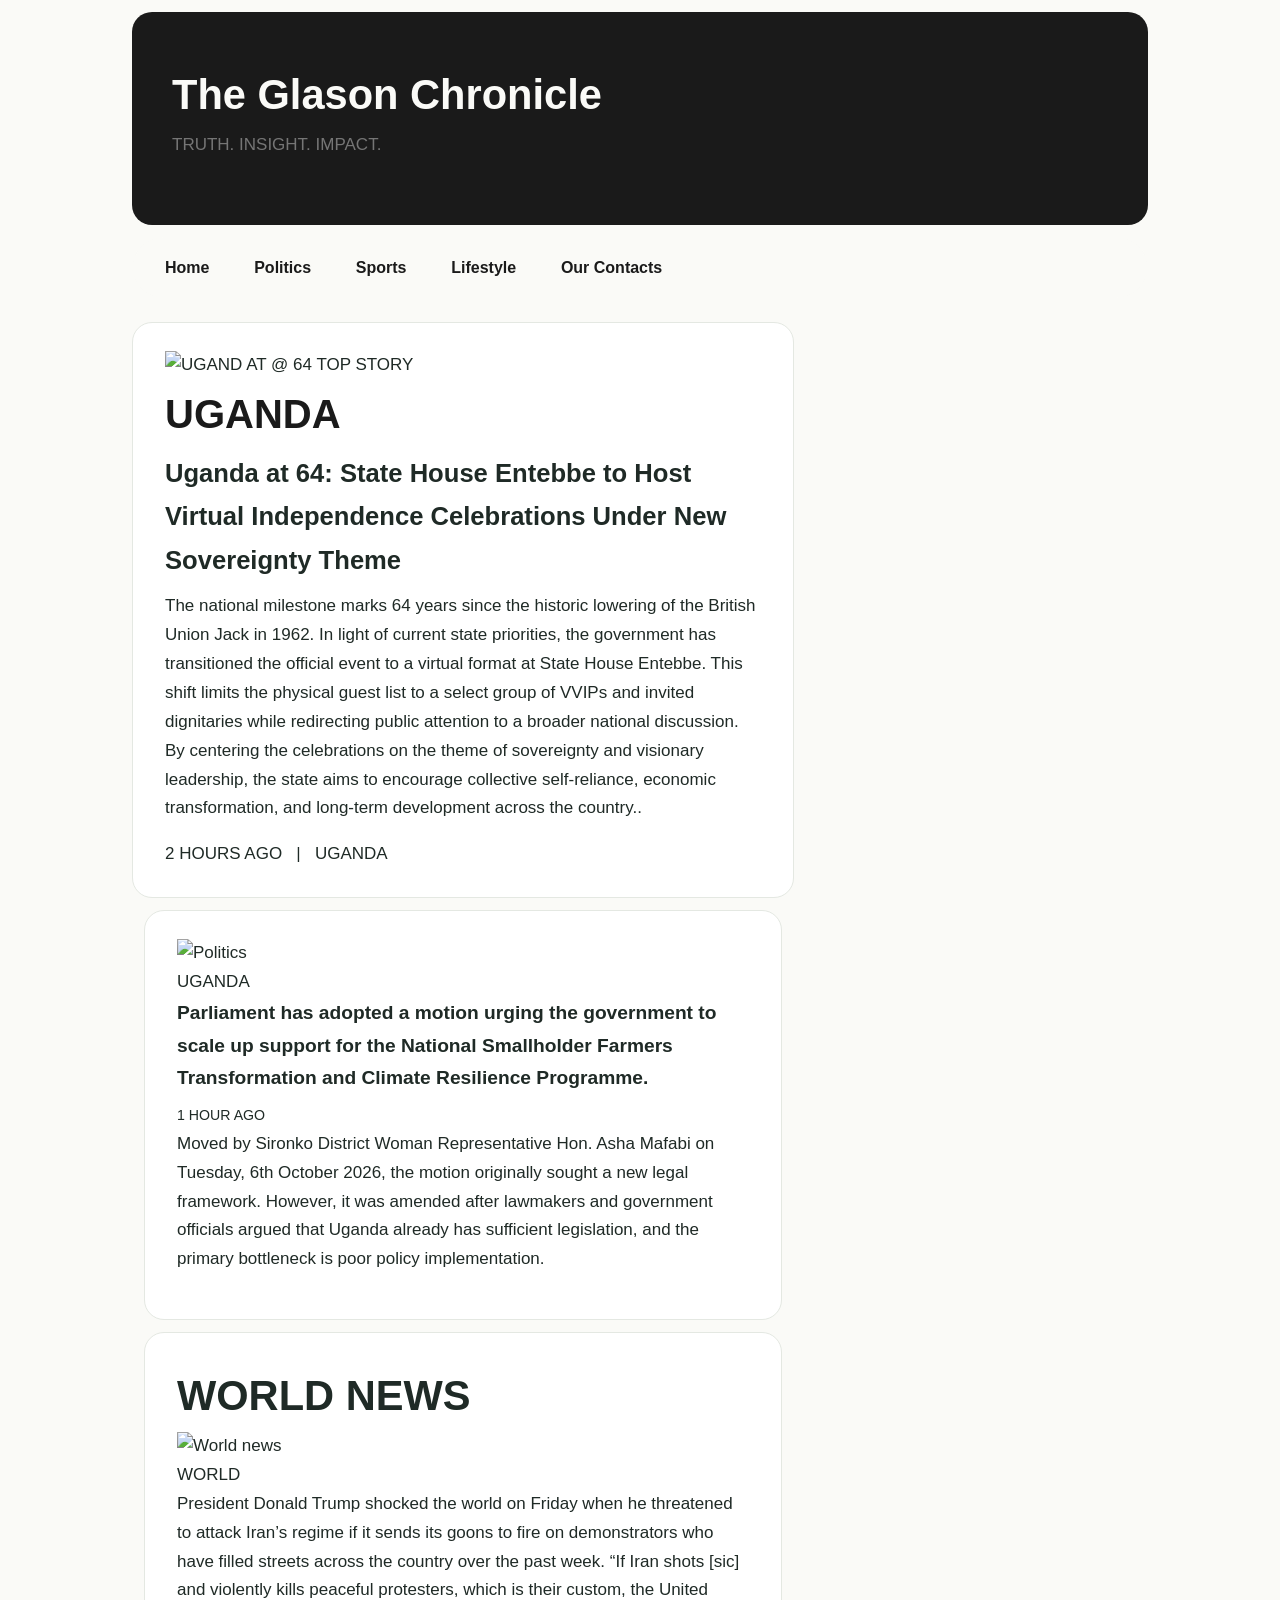
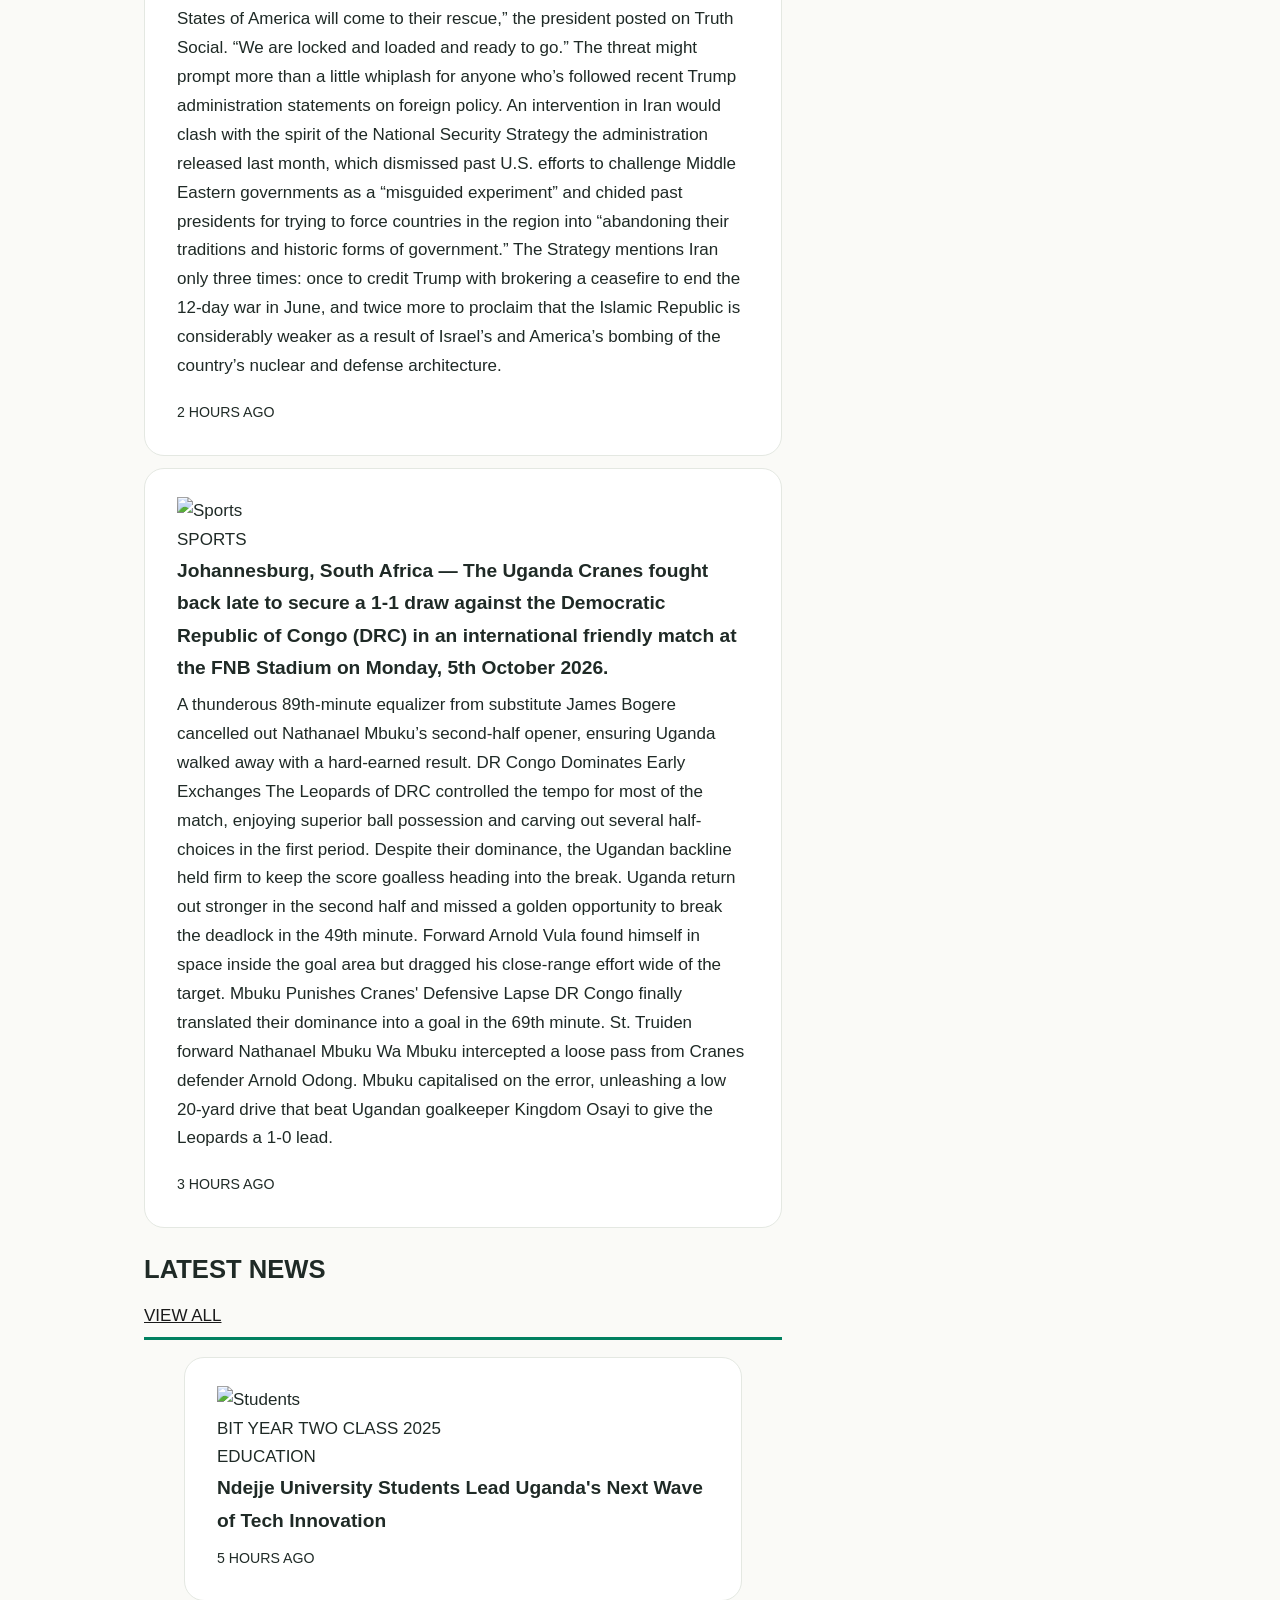
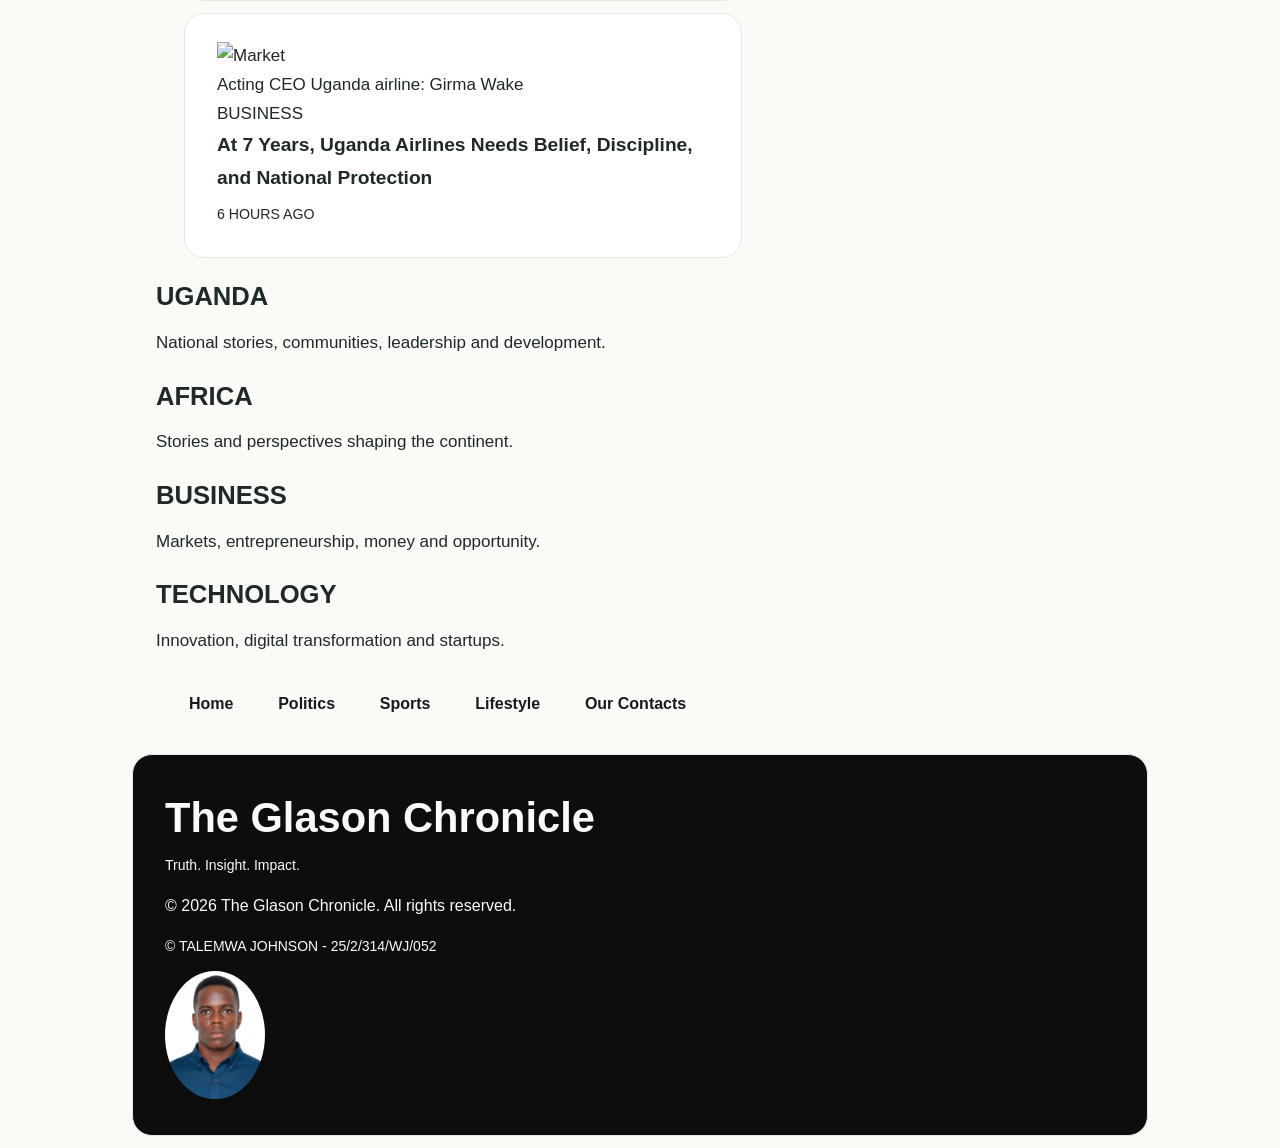
==== index.html @ a27208a9 "Add files via upload" ====
<!DOCTYPE html>
<html lang="en">
<head>
<meta charset="utf-8" />
<meta name="viewport" content="width=device-width, initial-scale=1">
<title>Home</title>
<link href="style.css" rel="stylesheet">                        
</head>

<body>

<header class="banner">
<h1>The Glason Chronicle</h1>
<p>TRUTH. INSIGHT. IMPACT.</p>

</header>

<nav>
<ul>
<li><a href="index.html">Home</a></li>
<li><a href="politics.html">Politics</a></li>
<li><a href="sports.html">Sports</a></li>
<li><a href="lifestyle.html">Lifestyle</a></li>
<li><a href="ourcontacts.html">Our Contacts</a></li>
</ul>
</nav>

<main>
    <section class="news-grid">
      <article class="hero-card">
        <div class="hero-image">
          <img src="C:\html2\hist-guards.jpg" alt="UGAND AT @ 64">
          <span class="badge">TOP STORY</span>
          <div class="hero-overlay">
            <div class="category">UGANDA</div>
            <h2>Uganda at 64: State House Entebbe to Host Virtual Independence Celebrations Under New Sovereignty Theme</h2>
            <p>The national milestone marks 64 years since the historic lowering of the British Union Jack in 1962. In light of current state priorities, the government has transitioned the official event to a virtual format at State House Entebbe. This shift limits the physical guest list to a select group of VVIPs and invited dignitaries while redirecting public attention to a broader national discussion. By centering the celebrations on the theme of sovereignty and visionary leadership, the state aims to encourage collective self-reliance, economic transformation, and long-term development across the country..</p>
            <div class="meta">2 HOURS AGO &nbsp; | &nbsp; UGANDA</div>
          </div>
        </div>
      </article>


      <section class="side-stories">
        <article class="story-row">
          <img src="C:\html2\parliment2.jpg" width="600" alt="Politics">
          <div><span>UGANDA</span><h3>Parliament has adopted a motion urging the government to scale up support for the National Smallholder Farmers Transformation and Climate Resilience Programme.</h3><small>1 HOUR AGO</small></div>
		  <p>Moved by Sironko District Woman Representative Hon. Asha Mafabi on Tuesday, 6th October 2026, the motion originally sought a new legal framework. However, it was amended after lawmakers and government officials argued that Uganda already has sufficient legislation, and the primary bottleneck is poor policy implementation.</p>
        </article>
        <article class="story-row">
		<h1>WORLD NEWS</h1>
          <img src="C:\html2\trump.webp" width="600" alt="World news">
          <div><span>WORLD</span><p>President Donald Trump shocked the world on Friday when he threatened to attack Iran’s regime if it sends its goons to fire on demonstrators who have filled streets across the country over the past week.

             “If Iran shots [sic] and violently kills peaceful protesters, which is their custom, the United States of America will come to their rescue,” the president posted on Truth Social. “We are locked and loaded and ready to go.”
             The threat might prompt more than a little whiplash for anyone who’s followed recent Trump administration statements on foreign policy. An intervention in Iran would clash with the spirit of the National Security Strategy the administration released last month, which dismissed past U.S. efforts to challenge Middle Eastern governments as a “misguided experiment” and chided past presidents for trying to force countries in the region into “abandoning their traditions and historic forms of government.” The Strategy mentions Iran only three times: once to credit Trump with brokering a ceasefire to end the 12-day war in June, and twice more to proclaim that the Islamic Republic is considerably weaker as a result of Israel’s and America’s bombing of the country’s nuclear and defense architecture.</p><small>2 HOURS AGO</small></div>
        </article>
        <article class="story-row">
          <img src="C:\html2\ugandacreane.jpeg" width="600" alt="Sports">
          <div><span>SPORTS</span><h3>Johannesburg, South Africa — The Uganda Cranes fought back late to secure a 1-1 draw against the Democratic Republic of Congo (DRC) in an international friendly match at the FNB Stadium on Monday, 5th October 2026.</h3>
		  <p>A thunderous 89th-minute equalizer from substitute James Bogere cancelled out Nathanael Mbuku’s second-half opener, ensuring Uganda walked away with a hard-earned result.
DR Congo Dominates Early Exchanges
The Leopards of DRC controlled the tempo for most of the match, enjoying superior ball possession and carving out several half-choices in the first period. Despite their dominance, the Ugandan backline held firm to keep the score goalless heading into the break.
Uganda return out stronger in the second half and missed a golden opportunity to break the deadlock in the 49th minute. Forward Arnold Vula found himself in space inside the goal area but dragged his close-range effort wide of the target.
Mbuku Punishes Cranes' Defensive Lapse
DR Congo finally translated their dominance into a goal in the 69th minute. St. Truiden forward Nathanael Mbuku Wa Mbuku intercepted a loose pass from Cranes defender Arnold Odong. Mbuku capitalised on the error, unleashing a low 20-yard drive that beat Ugandan goalkeeper Kingdom Osayi to give the Leopards a 1-0 lead.</p>
		  <small>3 HOURS AGO</small></div>
        </article>
      </section>

     

    <section class="section" id="latest">
      <div class="section-title"><h2>LATEST NEWS</h2><a href="#">VIEW ALL</a></div>
      <div class="cards">
	  <figure>
        <article class="card"><img src="C:\html2\bit.jpeg" width="600" alt="Students"><figcaption>BIT YEAR TWO CLASS 2025 </figcaption><span>EDUCATION</span><h3>Ndejje University Students Lead Uganda's Next Wave of Tech Innovation</h3><small>5 HOURS AGO</small></article>
       
        <article class="card"><img src="C:\html2\airuganda.jpg" width="700" alt="Market"><figcaption>Acting CEO Uganda airline: Girma Wake </figcaption><span>BUSINESS</span><h3>At 7 Years, Uganda Airlines Needs Belief, Discipline, and National Protection</h3><small>6 HOURS AGO</small></article>
	
		</figure>


    <section class="section categories">
      <div class="category-block" id="uganda"><h2>UGANDA</h2><p>National stories, communities, leadership and development.</p></div>
      <div class="category-block" id="africa"><h2>AFRICA</h2><p>Stories and perspectives shaping the continent.</p></div>
      <div class="category-block" id="business"><h2>BUSINESS</h2><p>Markets, entrepreneurship, money and opportunity.</p></div>
      <div class="category-block" id="technology"><h2>TECHNOLOGY</h2><p>Innovation, digital transformation and startups.</p></div>
    </section>
	<nav>
<ul>
<li><a href="index.html">Home</a></li>
<li><a href="politics.html">Politics</a></li>
<li><a href="sports.html">Sports</a></li>
<li><a href="lifestyle.html">Lifestyle</a></li>
<li><a href="ourcontacts.html">Our Contacts</a></li>
</ul>
</nav>
	

  </main>
  
  

 
  <footer class="premium-footer">
    <div class="footer-container">
      <div class="footer-brand">The Glason Chronicle</div>
      <p class="footer-tagline">Truth. Insight. Impact.</p>
      <div class="footer-divider"></div>
      <p class="copyright">&copy; 2026 The Glason Chronicle. All rights reserved.</p>
      <div class="student-stamp">&copy; TALEMWA JOHNSON - 25/2/314/WJ/052</div>
    </div>
	

 
	<img src="arms.jpeg" alt="Talemwa Johnson" width="100">

  </footer>

  
</body>
</html>
---- style.css ----
@charset "UTF-8";

/* ==========================================================
   News site stylesheet – light, fresh, Shopify-inspired
   Bright white and soft green tints, dark green text,
   big rounded cards and pill buttons.

     Page     #FAFAF7  soft white background
     Paper    #FFFFFF  article cards
     Mint     #E4F3EA  banner (light green tint)
     Lime     #EEF4DC  sidebar (light lime tint)
     Green    #008060  links + buttons
     Forest   #002E25  headings + strong text
     Text     #1F2A26  main text
   ========================================================== */

:root {
  --black:#0D0D0D;
  --yellow:#FFFF00;
  --timestamp: #757575;	
  --header: #1A1A1A;
  --page: #FAFAF7;
  --paper: #FFFFFF;
  --mint: #E4F3EA;
  --lime-tint: #EEF4DC;
  --green: #008060;
  --green-dark: #006E52;
  --lime: #95BF47;
  --forest: #A10000;
  --text: #1F2A26;
  --text-soft: #5C6B65;
  --line: #E4E8E2;
  --radius: 20px;
}

/* all sections should appear as blocks */
article, aside, footer, header, main, nav, section {
  display: block;
}

*, *::before, *::after {
  box-sizing: border-box;
}

html, body, h1, h2, h3, h4, h5, h6, h7, ul, li, a, p,
article, aside, footer, header, main, nav, section {
  padding: 0;
  margin: 0;
}

body {
  max-width: 1040px;
  margin: 0 auto;
  background-color: var(--page);
  color: var(--text);
  font-family: "Inter", "Segoe UI", Roboto, Helvetica, Arial, sans-serif;
  font-size: 17px;
  line-height: 1.7;
  -webkit-font-smoothing: antialiased;
}


/* headings: big, bold, tight */
h1, h2, h3, h4, h5, h6, h7, {
  color: var(--header);
  
  font-weight: 700;
  line-height: 1.15;
  letter-spacing: -0.02em;
}

h1 { font-size: 2.6rem; }
h2 { font-size: 1.6rem; margin-bottom: 10px; }
h3 { font-size: 1.2rem; margin-bottom: 6px; }
h4 { font-size: 1.6rem; margin-bottom: 10px; }
h5 { font-size: 1.2rem; margin-bottom: 6px; }
h6 { font-size: 1.2rem; margin-bottom: 6px; }
h7 { font-size: 1.2rem; margin-bottom: 6px; }
p {
	
  margin-bottom: 1em;
  max-width: 68ch;
}



.banner {
  background: linear-gradient(135deg, var(--header) 50%, var(--header) 0%);
  color: var(--forest);
  padding: 48px 40px;
  margin: 12px 12px 0;
  border-radius: var(--radius);
}

.banner h1,
.banner h2 {
  color: var(--page);
}

.banner p {
  color: var(--timestamp);
}

/* navigation: floating white bar with pill links */
nav {
  background-color: var(--page);
  margin: 12px 12px 0;
  padding: 8px 12px;
  border: 1px solid var(--page);
  border-radius: 999px;
}
.dashed-line {
  border: none;
  border-top: 2px dashed #ff5733; /* Creates a dashed line */
}

li {
  display: inline-block;
  margin: 0 2px;
  font-size: 16px;
  font-weight: 600;
}

li a {
  display: inline-block;
  padding: 8px 18px;
  color: var(--header);
  text-decoration: none;
  border-radius: 999px;
  transition: background-color 0.2s, color 0.2s;
}

li a:hover,
li a:focus {
  background-color: var(--page);
  color: var(--timestamp);
}

/* links in content */
a {
  color: var(--header);
}

a:hover {
  color: var(--header);
}

a:focus-visible {
  outline: 3px solid var(--header);
  outline-offset: 2px;
}

/* main content block */
main {
  width: 66%;
  float: left;
  margin-top: 12px;
  margin-bottom: 20px;
}

/* sections: just spacing */
section {
  background-color: --page;
  margin-top: 8px;
  padding: 0 12px;
}

/* articles: clean white rounded cards */
article {
  background-color: var(--paper);
  margin-top: 12px;
  padding: 28px 32px;
  border: 1px solid var(--line);
  border-radius: var(--radius);
}

article h2 a,
article h3 a {
  color: var(--forest);
  text-decoration: none;
}

article h2 a:hover,
article h3 a:hover {
  color: var(--green);
  text-decoration: underline;
}

/* optional pill button (add class="button" to any link) */
.button {
  display: inline-block;
  background-color: var(--green);
  color: #fff;
  font-weight: 600;
  padding: 12px 24px;
  border-radius: 999px;
  text-decoration: none;
  transition: background-color 0.2s;
}

.button:hover {
  background-color: var(--green-dark);
  color: #fff;
}

/* side bar section: light lime tint */
aside {
  background-color: var(--lime-tint);
  color: var(--text);
  width: 31%;
  float: right;
  padding: 28px;
  margin-top: 24px;
  margin-bottom: 20px;
  margin-right: 12px;
  border-radius: var(--radius);
  font-size: 15px;
}

aside h2,
aside h3 {
  color: var(--forest);
  font-size: 1.15rem;
}

aside a {
  color: var(--green-dark);
}

aside a:hover {
  color: var(--forest);
}

/* footer section: light with a soft border */
footer {
  clear: both;
  background-color: var(--black);
  color: var(--page);
  margin: 0 12px 12px;
  padding: 28px 32px;
  border: 1px solid var(--line);
  border-radius: var(--radius);
  font-size: 14px;
}

footer a {
  color: var(--green);
}
/* Centers all the content */
.footer-content {
    display: flex;
    flex-direction: column;
    align-items: center;
    text-align: center;
}

/* Adjusts the brand name size */
.footer-brand {
    font-size: 2.6rem;
    font-weight: bold; /* Optional: Makes the title stand out */
}

/* Optional: Shrinks the smaller text so it looks proportional */
.copyright, .footer-content p {
    font-size: 1rem; 
}

/* tablets and phones: one column */
@media (max-width: 800px) {
  body {
    font-size: 16px;
  }

  h1 { font-size: 2rem; }

  .banner {
    padding: 32px 24px;
  }

  nav {
    border-radius: var(--radius);
  }

  main,
  aside {
    width: auto;
    float: none;
  }

  main {
    margin-bottom: 0;
  }

  aside {
    margin: 12px 12px 20px;
  }

  article {
    padding: 20px;
  }

  li {
    display: block;
    margin: 0;
  }
}


.category {
  display: inline-block;
  color: var(--header);
  font-size: 40px;
  font-weight: 700;
  margin-bottom: 4px;
}

.time {
  display: block;
  color: var(--text-soft);
  font-size: 13px;
  margin-bottom: 8px;
}

/* top stories: one lead story beside two smaller ones */
.top-stories {
  display: grid;
  grid-template-columns: 2fr 1fr;
  gap: 12px;
  margin-top: 8px;
}

.top-stories .lead {
  grid-row: span 2;
  background: linear-gradient(135deg, var(--mint) 0%, var(--paper) 70%);
}

.top-stories .lead h2 {
  font-size: 2rem;
}

.top-stories article {
  margin-top: 0;
}

/* grid of secondary headline cards */
.story-grid {
  display: grid;
  grid-template-columns: repeat(auto-fit, minmax(190px, 1fr));
  gap: 12px;
  margin-top: 12px;
}

.story-grid article {
  margin-top: 0;
  padding: 20px;
}

.section-title {
  margin: 20px 0 0;
  padding-bottom: 6px;
  border-bottom: 3px solid var(--green);
}

/* most read list in the sidebar */
.most-read {
  list-style: none;
  counter-reset: read;
  margin-bottom: 20px;
}

.most-read li {
  display: block;
  margin: 0;
  padding: 10px 0 10px 36px;
  position: relative;
  border-top: 1px solid var(--line);
  font-size: 15px;
  font-weight: 600;
  counter-increment: read;
}

.most-read li::before {
  content: counter(read);
  position: absolute;
  left: 0;
  top: 8px;
  color: var(--green);
  font-size: 1.4rem;
  font-weight: 700;
}

aside h1 {
  font-size: 1.3rem;
  margin-bottom: 10px;
}

aside ul:not(.most-read) li {
  display: block;
  margin: 0 0 8px;
  font-weight: 400;
  font-size: 15px;
}

/* contact form */
form label {
  display: block;
  font-weight: 600;
  margin-bottom: 4px;
}

form input[type="text"],
form input[type="email"],
form textarea {
  width: 100%;
  max-width: 480px;
  padding: 12px 14px;
  margin-bottom: 16px;
  border: 1px solid var(--line);
  border-radius: 12px;
  font: inherit;
  background: var(--paper);
}

form input:focus-visible,
form textarea:focus-visible {
  outline: 3px solid var(--lime);
  outline-offset: 1px;
}

form input[type="submit"] {
  background: var(--green);
  color: #fff;
  font: inherit;
  font-weight: 600;
  padding: 12px 28px;
  border: 0;
  border-radius: 999px;
  cursor: pointer;
}

form input[type="submit"]:hover {
  background: var(--green-dark);
}

footer img {
  margin-top: 12px;
  border-radius: 50%;
}

@media (max-width: 800px) {
  .top-stories {
    grid-template-columns: 1fr;
  }

  .top-stories .lead {
    grid-row: auto;
  }
}
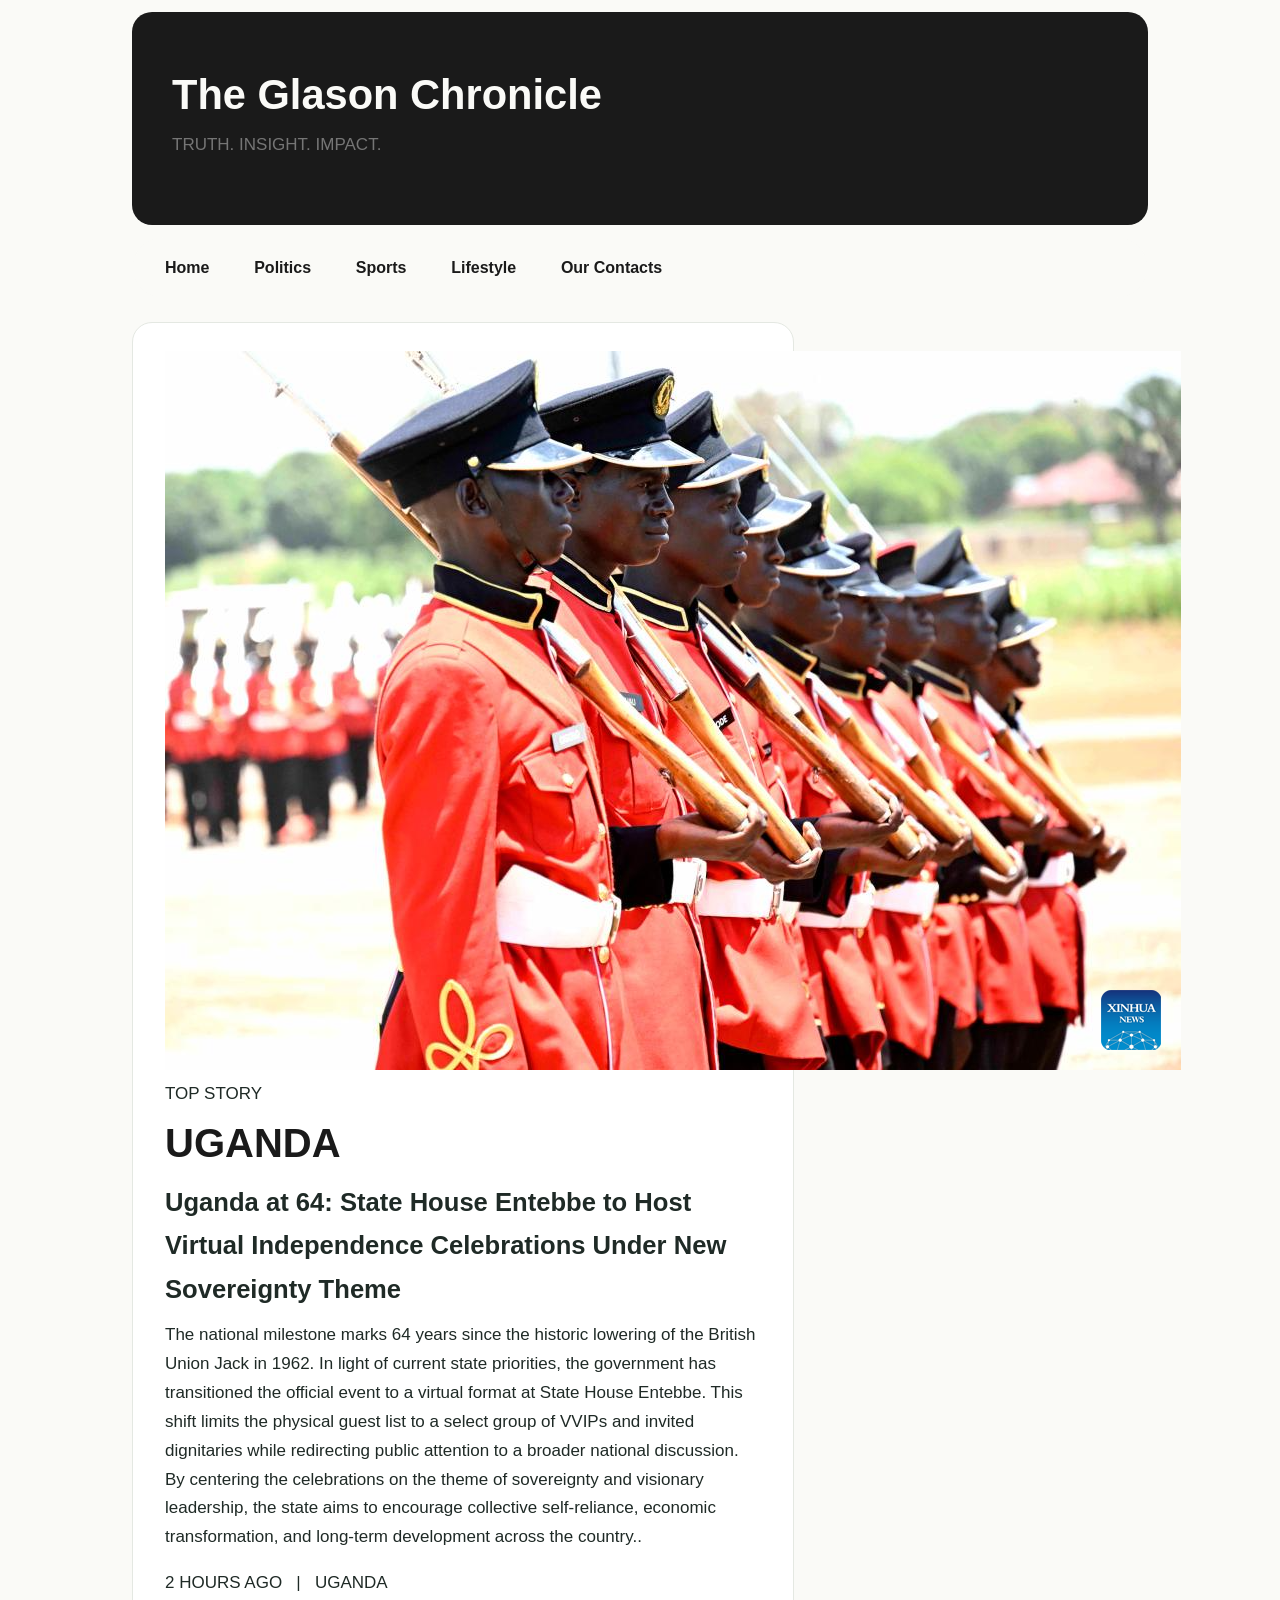
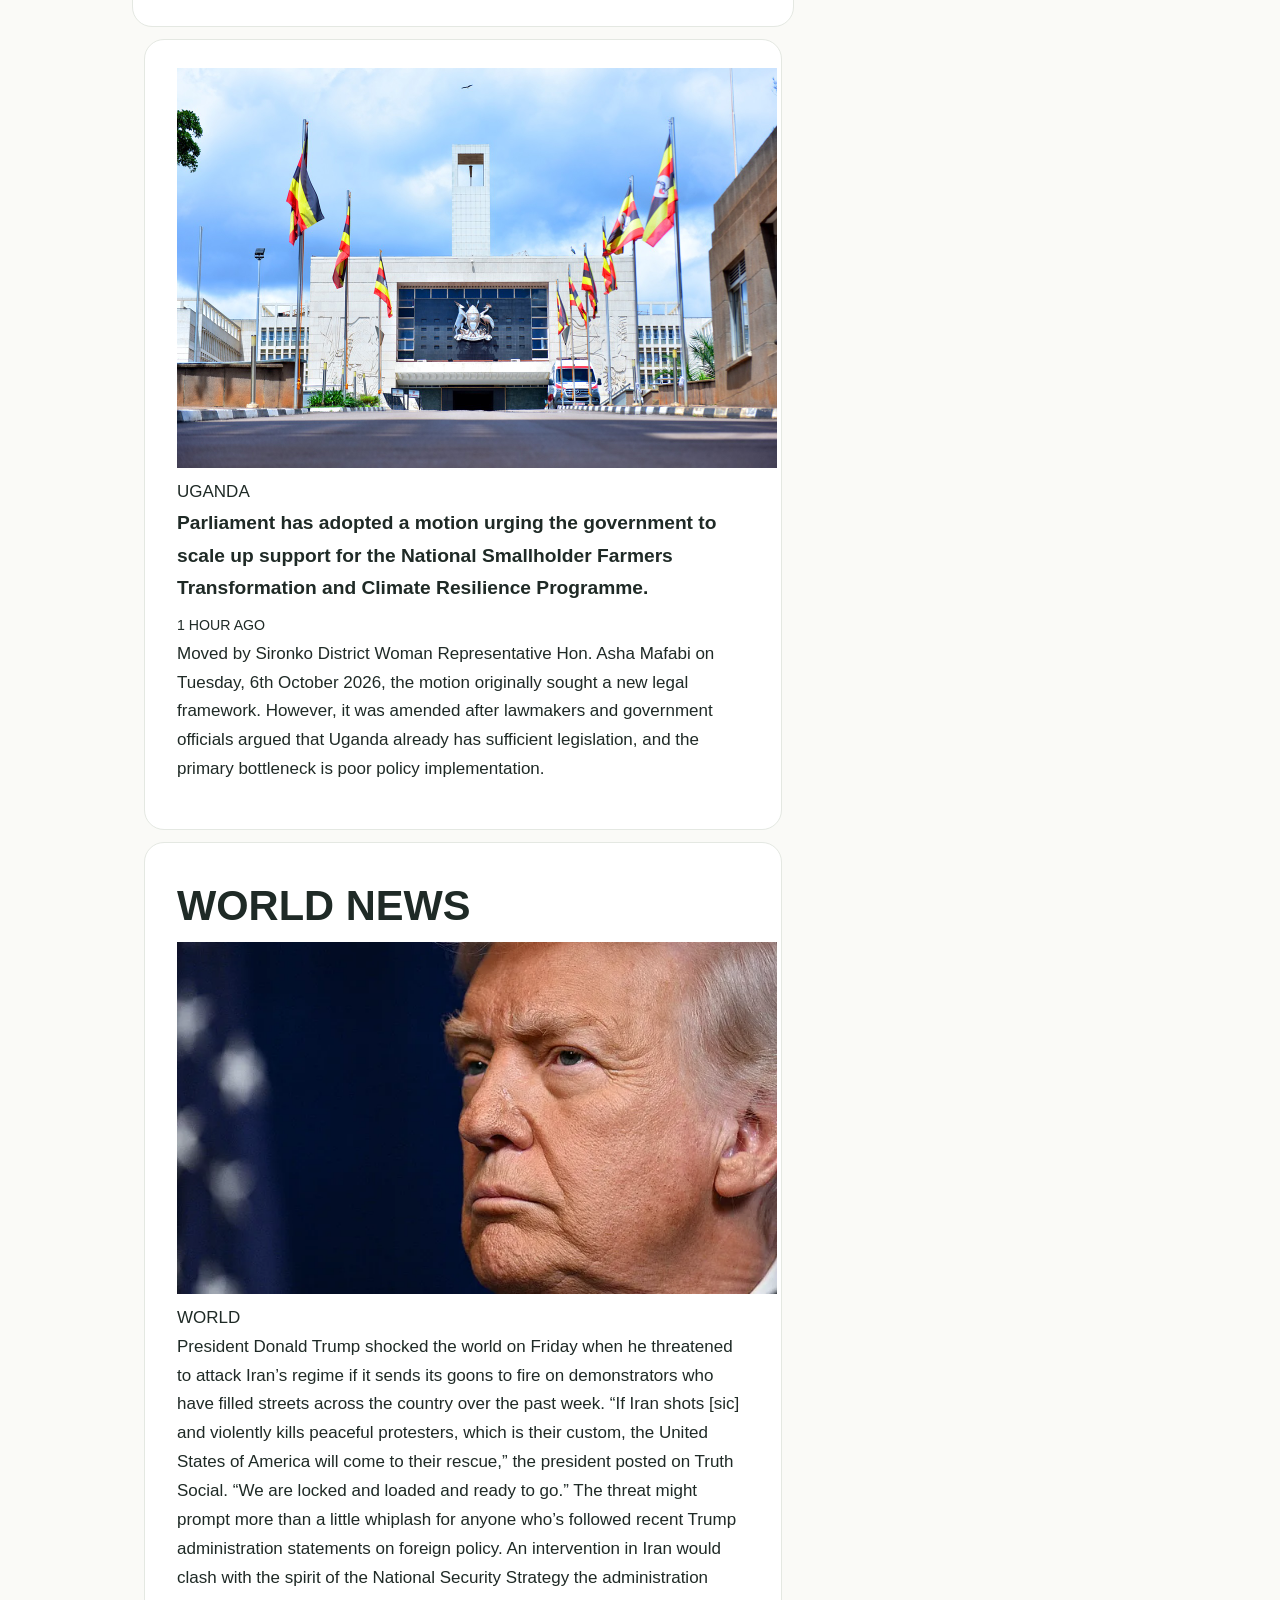
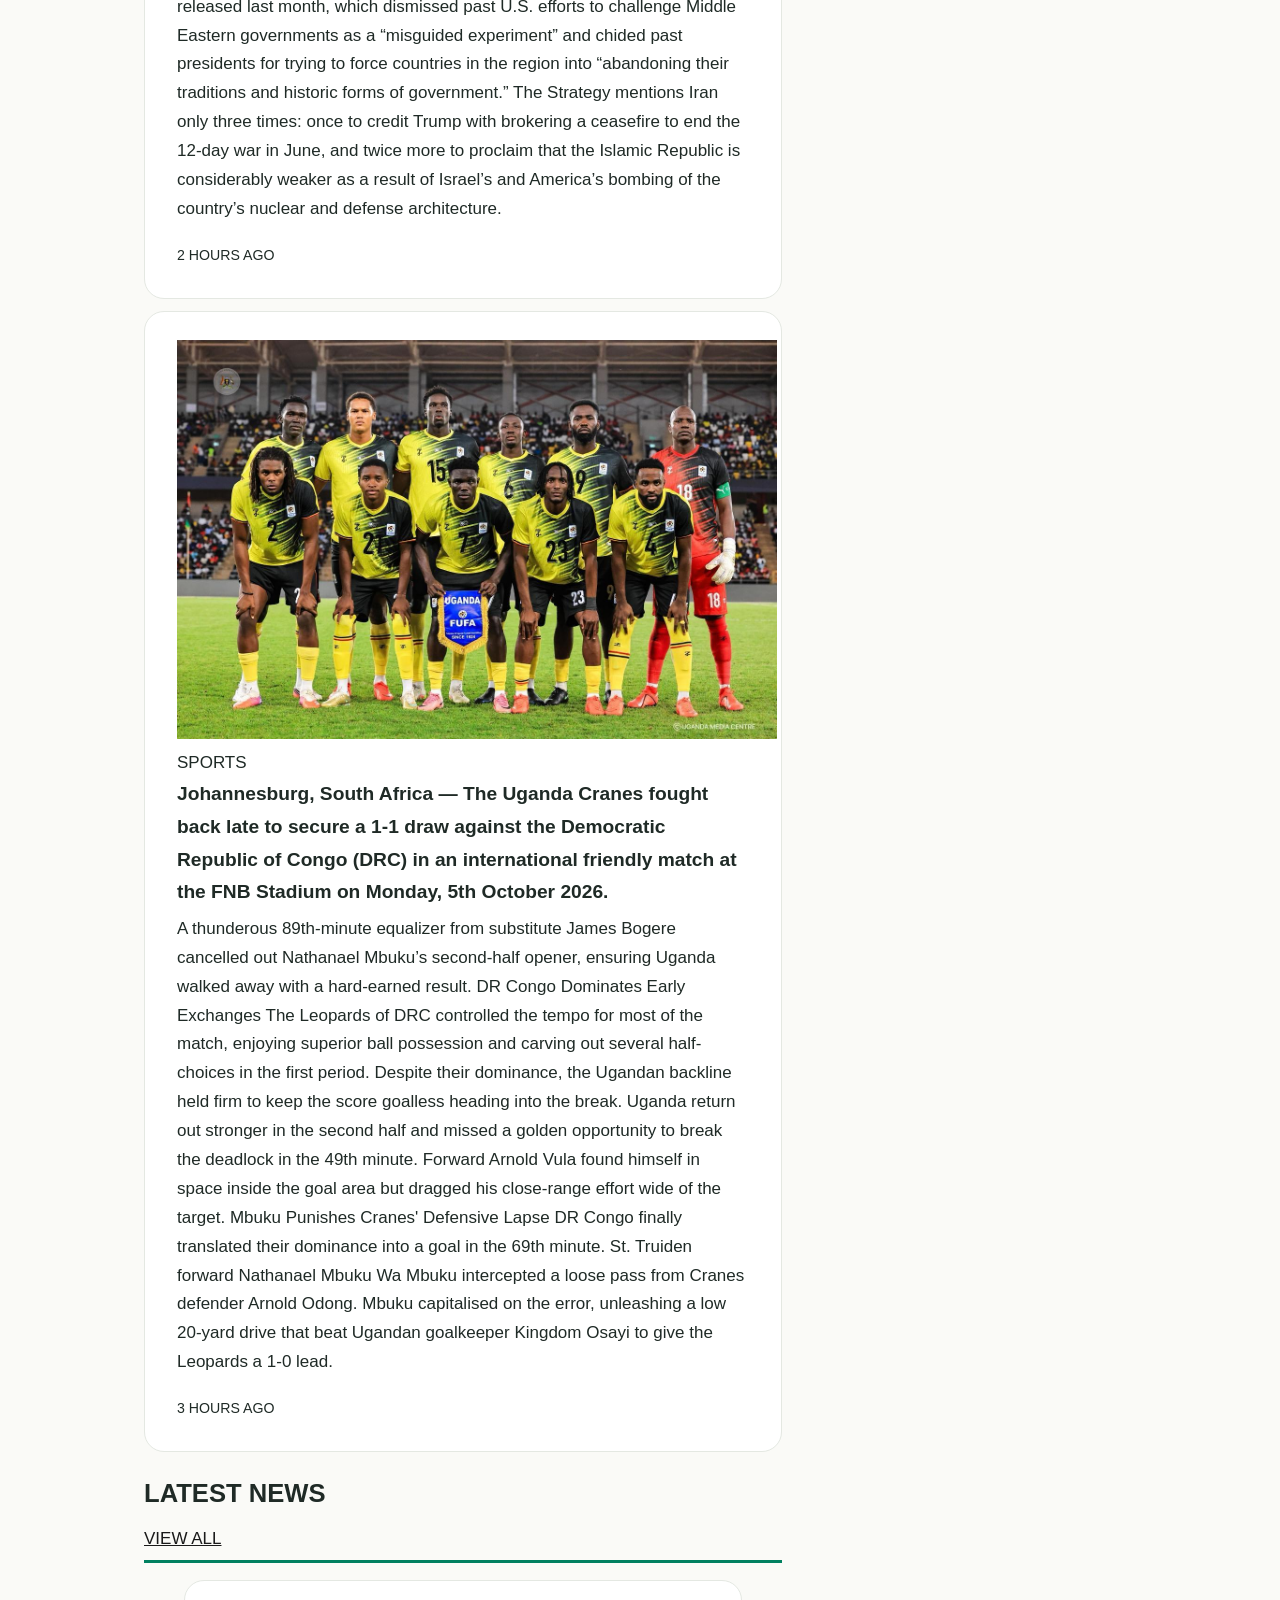
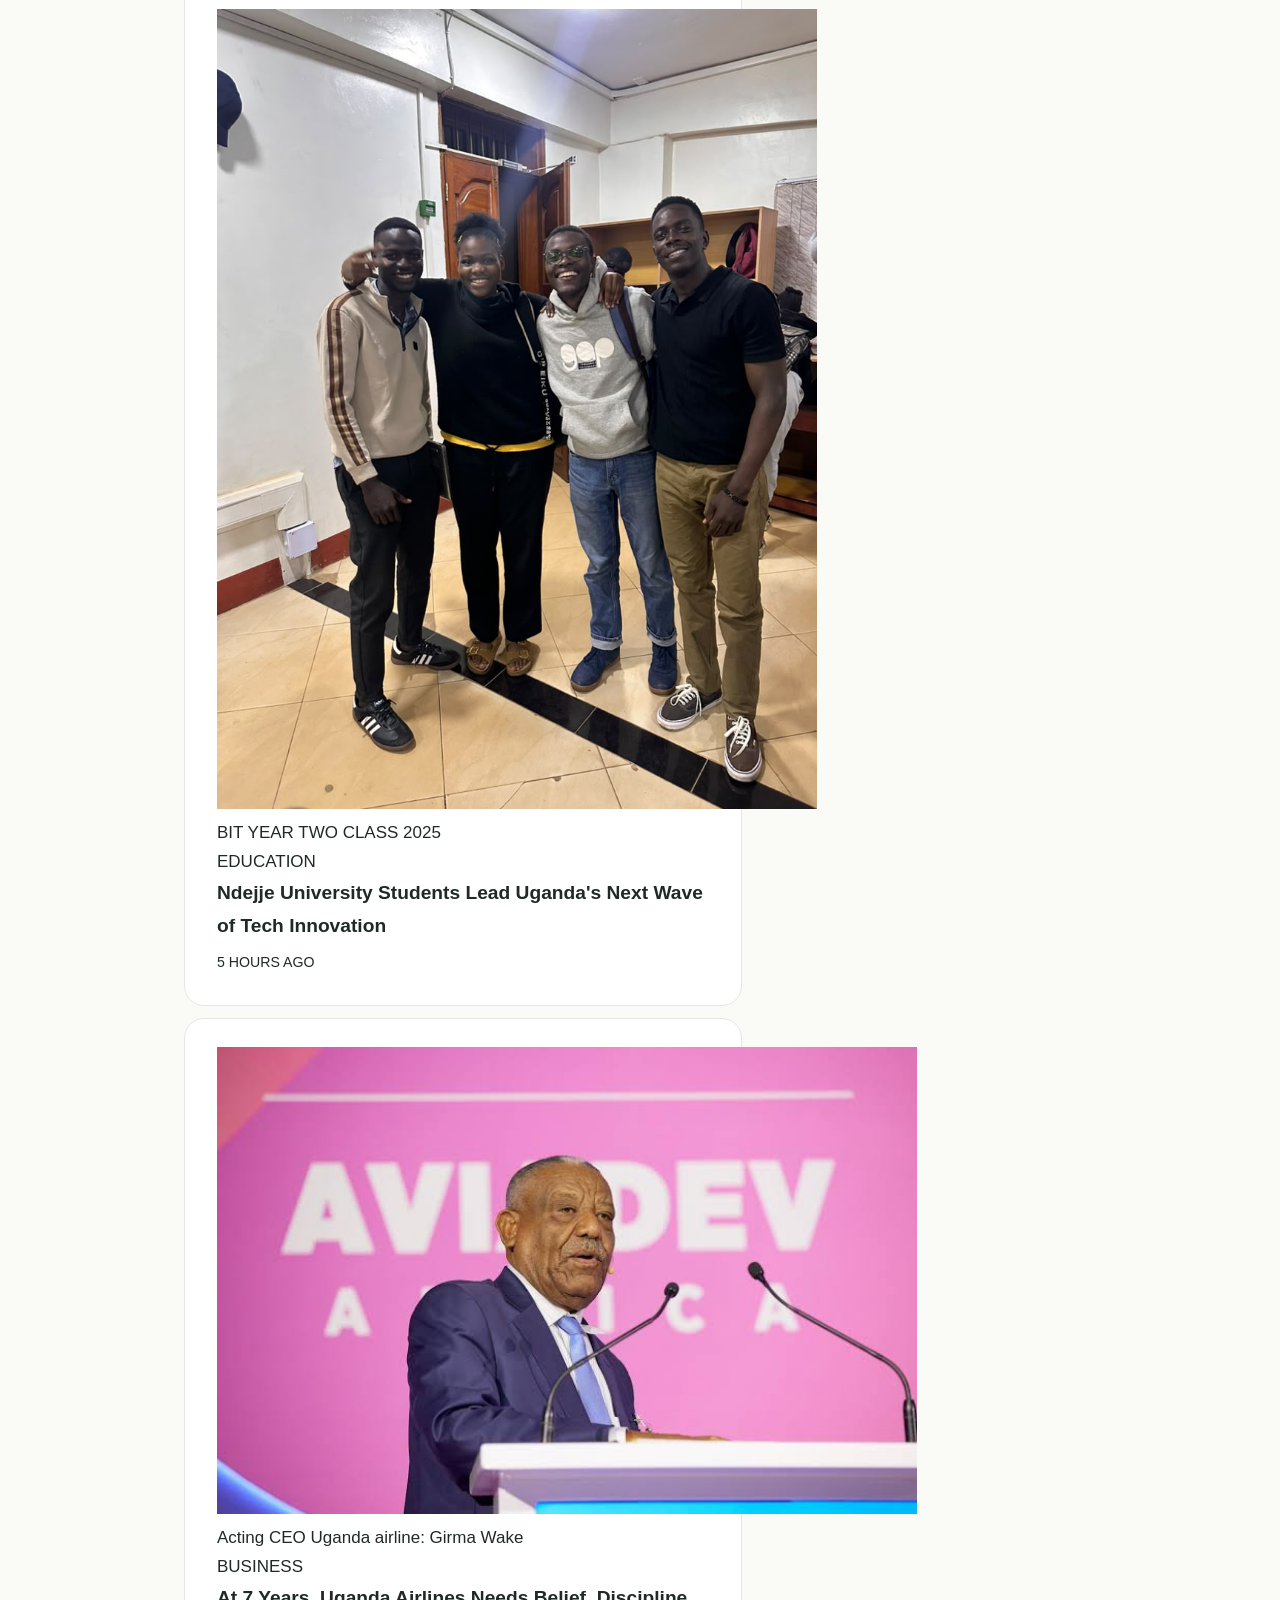
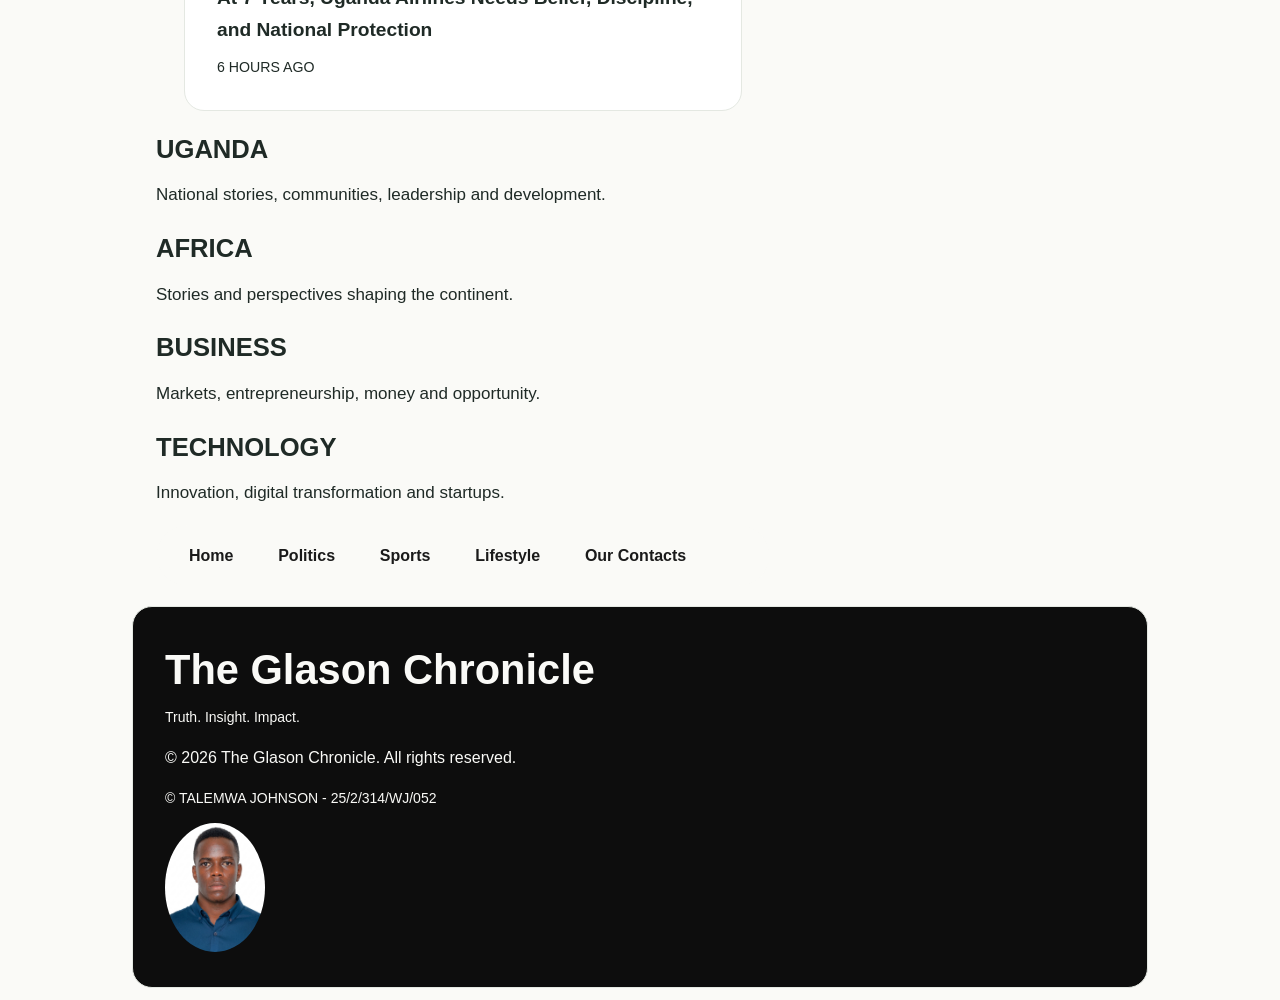
==== commit 1cd86fb2: "Update image paths to relative URLs in index.html" ====
--- a/index.html
+++ b/index.html
@@ -29,7 +29,7 @@
     <section class="news-grid">
       <article class="hero-card">
         <div class="hero-image">
-          <img src="C:\html2\hist-guards.jpg" alt="UGAND AT @ 64">
+          <img src="hist-guards.jpg" alt="UGAND AT @ 64">
           <span class="badge">TOP STORY</span>
           <div class="hero-overlay">
             <div class="category">UGANDA</div>
@@ -43,20 +43,20 @@
 
       <section class="side-stories">
         <article class="story-row">
-          <img src="C:\html2\parliment2.jpg" width="600" alt="Politics">
+          <img src="parliment2.jpg" width="600" alt="Politics">
           <div><span>UGANDA</span><h3>Parliament has adopted a motion urging the government to scale up support for the National Smallholder Farmers Transformation and Climate Resilience Programme.</h3><small>1 HOUR AGO</small></div>
 		  <p>Moved by Sironko District Woman Representative Hon. Asha Mafabi on Tuesday, 6th October 2026, the motion originally sought a new legal framework. However, it was amended after lawmakers and government officials argued that Uganda already has sufficient legislation, and the primary bottleneck is poor policy implementation.</p>
         </article>
         <article class="story-row">
 		<h1>WORLD NEWS</h1>
-          <img src="C:\html2\trump.webp" width="600" alt="World news">
+          <img src="trump.webp" width="600" alt="World news">
           <div><span>WORLD</span><p>President Donald Trump shocked the world on Friday when he threatened to attack Iran’s regime if it sends its goons to fire on demonstrators who have filled streets across the country over the past week.
 
              “If Iran shots [sic] and violently kills peaceful protesters, which is their custom, the United States of America will come to their rescue,” the president posted on Truth Social. “We are locked and loaded and ready to go.”
              The threat might prompt more than a little whiplash for anyone who’s followed recent Trump administration statements on foreign policy. An intervention in Iran would clash with the spirit of the National Security Strategy the administration released last month, which dismissed past U.S. efforts to challenge Middle Eastern governments as a “misguided experiment” and chided past presidents for trying to force countries in the region into “abandoning their traditions and historic forms of government.” The Strategy mentions Iran only three times: once to credit Trump with brokering a ceasefire to end the 12-day war in June, and twice more to proclaim that the Islamic Republic is considerably weaker as a result of Israel’s and America’s bombing of the country’s nuclear and defense architecture.</p><small>2 HOURS AGO</small></div>
         </article>
         <article class="story-row">
-          <img src="C:\html2\ugandacreane.jpeg" width="600" alt="Sports">
+          <img src="ugandacreane.jpeg" width="600" alt="Sports">
           <div><span>SPORTS</span><h3>Johannesburg, South Africa — The Uganda Cranes fought back late to secure a 1-1 draw against the Democratic Republic of Congo (DRC) in an international friendly match at the FNB Stadium on Monday, 5th October 2026.</h3>
 		  <p>A thunderous 89th-minute equalizer from substitute James Bogere cancelled out Nathanael Mbuku’s second-half opener, ensuring Uganda walked away with a hard-earned result.
 DR Congo Dominates Early Exchanges
@@ -74,9 +74,9 @@
       <div class="section-title"><h2>LATEST NEWS</h2><a href="#">VIEW ALL</a></div>
       <div class="cards">
 	  <figure>
-        <article class="card"><img src="C:\html2\bit.jpeg" width="600" alt="Students"><figcaption>BIT YEAR TWO CLASS 2025 </figcaption><span>EDUCATION</span><h3>Ndejje University Students Lead Uganda's Next Wave of Tech Innovation</h3><small>5 HOURS AGO</small></article>
+        <article class="card"><img src="bit.jpeg" width="600" alt="Students"><figcaption>BIT YEAR TWO CLASS 2025 </figcaption><span>EDUCATION</span><h3>Ndejje University Students Lead Uganda's Next Wave of Tech Innovation</h3><small>5 HOURS AGO</small></article>
        
-        <article class="card"><img src="C:\html2\airuganda.jpg" width="700" alt="Market"><figcaption>Acting CEO Uganda airline: Girma Wake </figcaption><span>BUSINESS</span><h3>At 7 Years, Uganda Airlines Needs Belief, Discipline, and National Protection</h3><small>6 HOURS AGO</small></article>
+        <article class="card"><img src="airuganda.jpg" width="700" alt="Market"><figcaption>Acting CEO Uganda airline: Girma Wake </figcaption><span>BUSINESS</span><h3>At 7 Years, Uganda Airlines Needs Belief, Discipline, and National Protection</h3><small>6 HOURS AGO</small></article>
 	
 		</figure>
 
